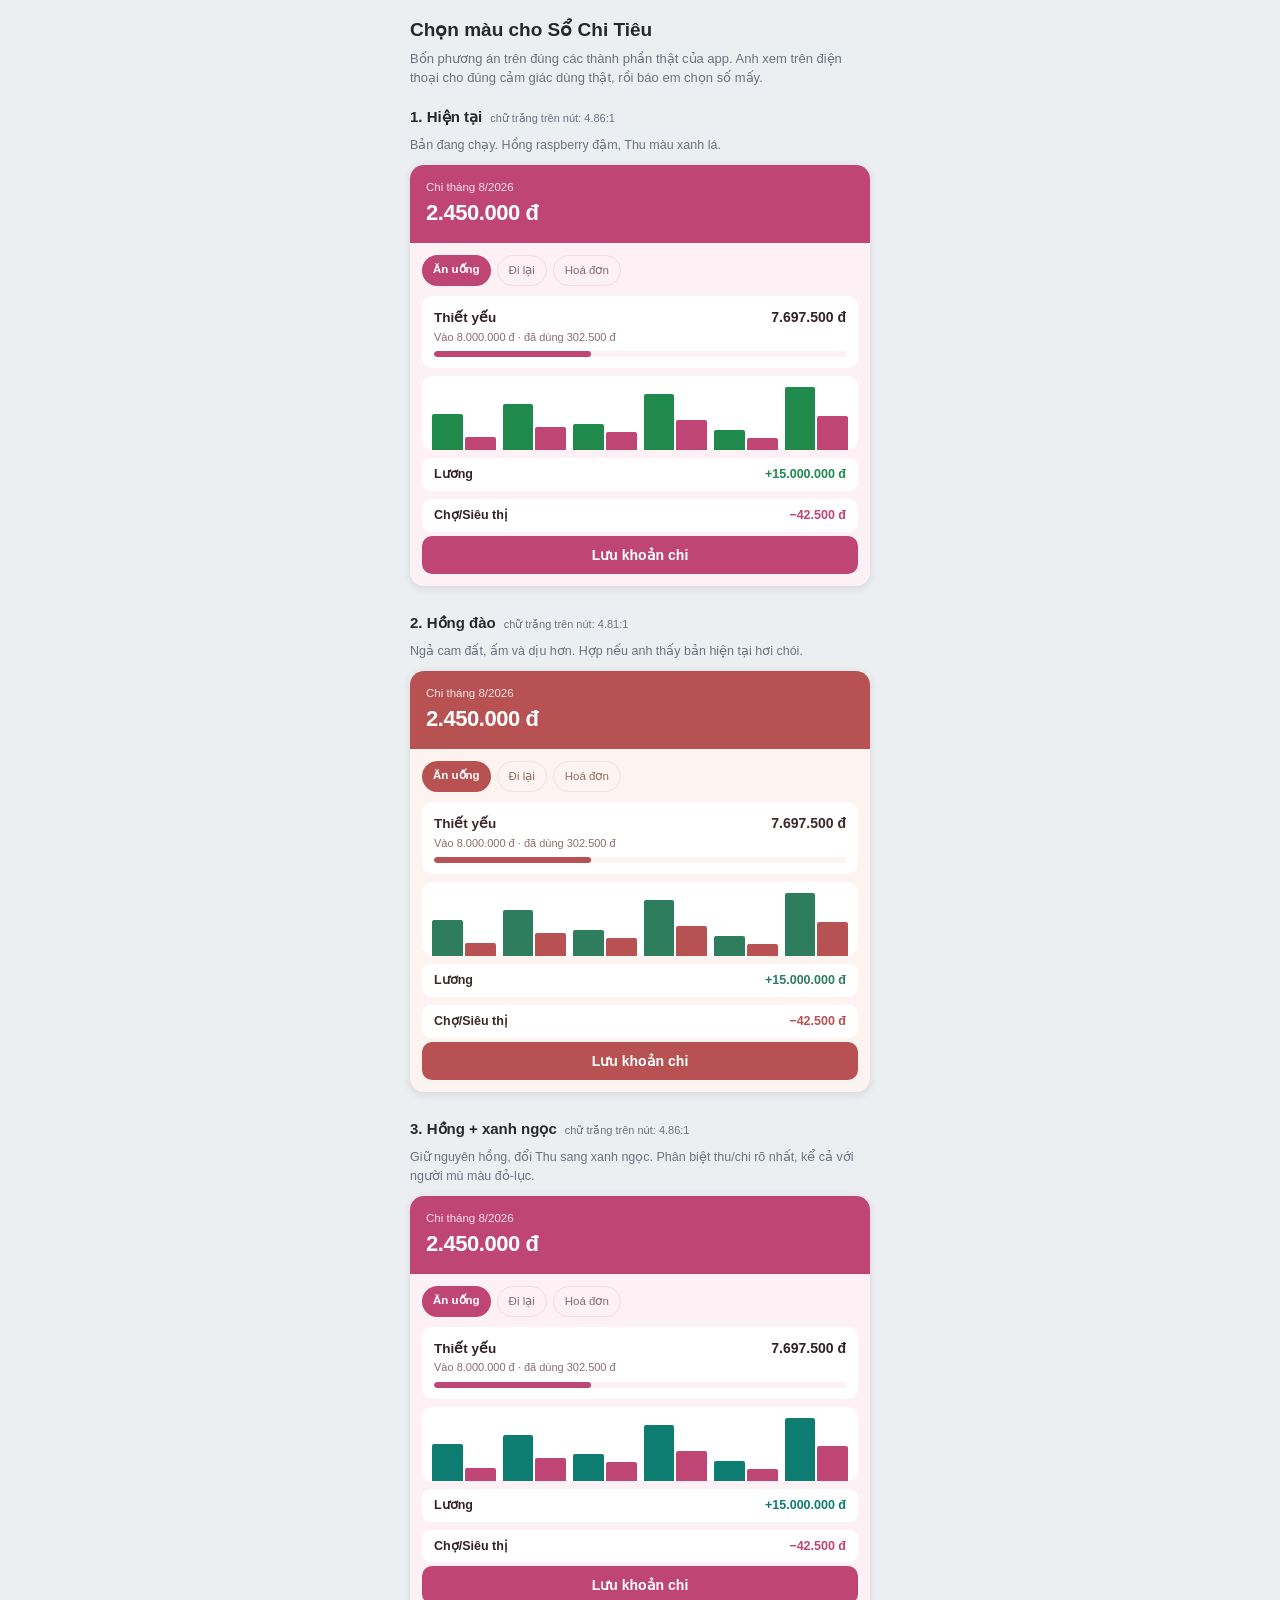
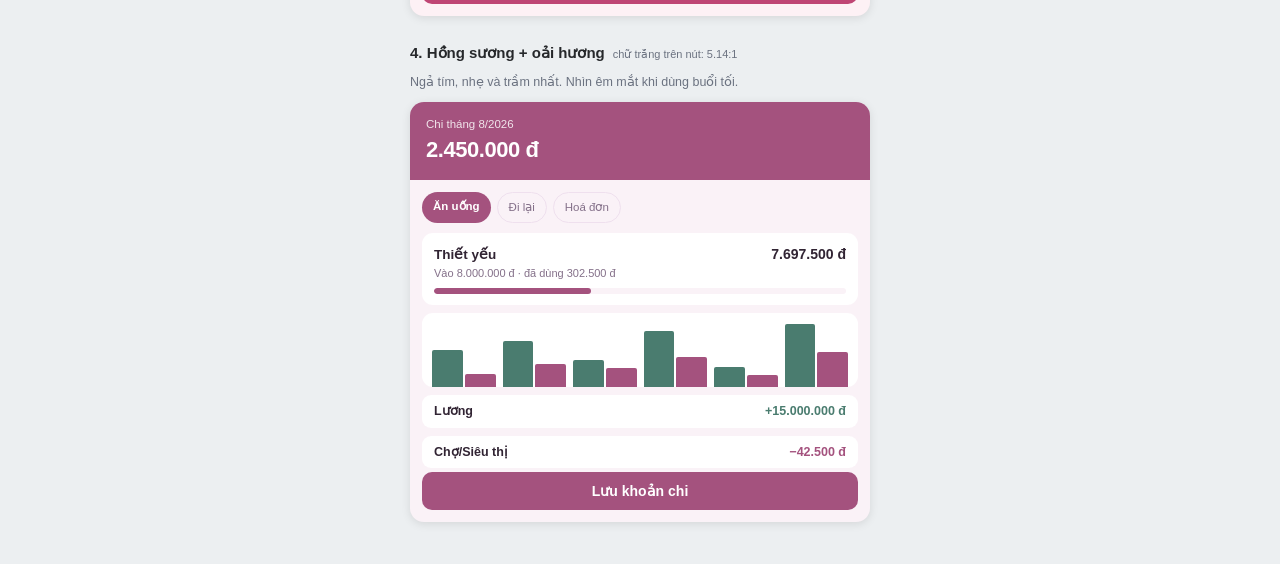
==== mau.html @ 41d59d49 "Add colour palette preview page" ====
<!DOCTYPE html>
<html lang="vi">
<head>
<meta charset="UTF-8">
<meta name="viewport" content="width=device-width, initial-scale=1.0">
<title>Chọn màu - Sổ Chi Tiêu</title>
<style>
  * { box-sizing: border-box; margin: 0; padding: 0; }
  body {
    font-family: -apple-system, BlinkMacSystemFont, "Segoe UI", Roboto, sans-serif;
    background: #eceff1; color: #26282b; padding: 16px; font-size: 14px; line-height: 1.5;
  }
  .wrap { max-width: 460px; margin: 0 auto; }
  h1 { font-size: 19px; margin-bottom: 4px; }
  .sub { color: #6b7280; font-size: 13px; margin-bottom: 18px; }

  .pa { margin-bottom: 26px; }
  .pa-head { display: flex; align-items: baseline; gap: 8px; margin-bottom: 8px; }
  .pa-ten { font-size: 15px; font-weight: 700; }
  .pa-ma { font-size: 11px; color: #6b7280; }
  .pa-mota { font-size: 12.5px; color: #6b7280; margin-bottom: 10px; }

  /* Khung mô phỏng app */
  .app { border-radius: 14px; overflow: hidden; box-shadow: 0 2px 10px rgba(0,0,0,.1); }
  .top { padding: 14px 16px; color: #fff; }
  .top small { display: block; font-size: 11.5px; opacity: .85; }
  .top b { font-size: 22px; letter-spacing: -.02em; }
  .than { padding: 12px; }

  .the { border-radius: 11px; padding: 11px 12px; margin-bottom: 8px; }
  .the-top { display: flex; justify-content: space-between; align-items: baseline; }
  .the-ten { font-size: 13.5px; font-weight: 700; }
  .the-so { font-size: 14px; font-weight: 700; }
  .the-phu { font-size: 11px; margin-bottom: 6px; }
  .thanh { height: 6px; border-radius: 3px; overflow: hidden; }
  .thanh i { display: block; height: 100%; border-radius: 3px; }

  .nut { width: 100%; border: none; border-radius: 10px; padding: 11px;
         font-family: inherit; font-size: 14px; font-weight: 700; color: #fff; margin-top: 4px; }

  .chip-hang { display: flex; gap: 6px; margin-bottom: 10px; flex-wrap: wrap; }
  .chip { font-size: 11.5px; border-radius: 16px; padding: 6px 11px; }

  .bd { display: flex; align-items: flex-end; gap: 7px; height: 74px;
        padding: 8px 10px 0; border-radius: 11px; margin-bottom: 8px; }
  .cum { flex: 1; display: flex; gap: 2px; align-items: flex-end; height: 100%; }
  .cum i { flex: 1; border-radius: 2px 2px 0 0; display: block; }

  .dong { display: flex; justify-content: space-between; padding: 7px 12px;
          border-radius: 9px; font-size: 12.5px; }
</style>
</head>
<body>
<div class="wrap">
  <h1>Chọn màu cho Sổ Chi Tiêu</h1>
  <p class="sub">Bốn phương án trên đúng các thành phần thật của app. Anh xem trên điện thoại
  cho đúng cảm giác dùng thật, rồi báo em chọn số mấy.</p>
  <div id="ds"></div>
</div>

<script>
const CAC_MAU = [
  {
    ten: "1. Hiện tại",
    mota: "Bản đang chạy. Hồng raspberry đậm, Thu màu xanh lá.",
    bg: "#fdf1f5", card: "#ffffff", text: "#33212a", muted: "#8a6b76",
    line: "#f4dde6", accent: "#bf4574", thu: "#1f8a4c"
  },
  {
    ten: "2. Hồng đào",
    mota: "Ngả cam đất, ấm và dịu hơn. Hợp nếu anh thấy bản hiện tại hơi chói.",
    bg: "#fdf3f0", card: "#ffffff", text: "#3a2a28", muted: "#8d7069",
    line: "#f6e2dc", accent: "#b85252", thu: "#2f7d5f"
  },
  {
    ten: "3. Hồng + xanh ngọc",
    mota: "Giữ nguyên hồng, đổi Thu sang xanh ngọc. Phân biệt thu/chi rõ nhất, kể cả với người mù màu đỏ-lục.",
    bg: "#fdf1f5", card: "#ffffff", text: "#33212a", muted: "#8a6b76",
    line: "#f4dde6", accent: "#bf4574", thu: "#0d7d72"
  },
  {
    ten: "4. Hồng sương + oải hương",
    mota: "Ngả tím, nhẹ và trầm nhất. Nhìn êm mắt khi dùng buổi tối.",
    bg: "#faf2f7", card: "#ffffff", text: "#312433", muted: "#847089",
    line: "#efe0ee", accent: "#a4527e", thu: "#4a7c6f"
  }
];

// Kiểm tra tương phản chữ trắng trên màu neo, theo chuẩn WCAG.
function doSang(hex) {
  const n = parseInt(hex.slice(1), 16);
  const rgb = [(n >> 16) & 255, (n >> 8) & 255, n & 255];
  const lin = c => { c /= 255; return c <= .03928 ? c / 12.92 : Math.pow((c + .055) / 1.055, 2.4); };
  return .2126 * lin(rgb[0]) + .7152 * lin(rgb[1]) + .0722 * lin(rgb[2]);
}
const tuongPhan = hex => Math.round((1.05 / (doSang(hex) + .05)) * 100) / 100;

document.getElementById("ds").innerHTML = CAC_MAU.map(m => `
  <div class="pa">
    <div class="pa-head">
      <span class="pa-ten">${m.ten}</span>
      <span class="pa-ma">chữ trắng trên nút: ${tuongPhan(m.accent)}:1</span>
    </div>
    <p class="pa-mota">${m.mota}</p>

    <div class="app" style="background:${m.bg}">
      <div class="top" style="background:${m.accent}">
        <small>Chi tháng 8/2026</small><b>2.450.000 đ</b>
      </div>

      <div class="than">
        <div class="chip-hang">
          <span class="chip" style="background:${m.accent};color:#fff;font-weight:600">Ăn uống</span>
          <span class="chip" style="background:${m.bg};color:${m.muted};border:1px solid ${m.line}">Đi lại</span>
          <span class="chip" style="background:${m.bg};color:${m.muted};border:1px solid ${m.line}">Hoá đơn</span>
        </div>

        <div class="the" style="background:${m.card}">
          <div class="the-top">
            <span class="the-ten" style="color:${m.text}">Thiết yếu</span>
            <span class="the-so" style="color:${m.text}">7.697.500 đ</span>
          </div>
          <div class="the-phu" style="color:${m.muted}">Vào 8.000.000 đ · đã dùng 302.500 đ</div>
          <div class="thanh" style="background:${m.bg}">
            <i style="width:38%;background:${m.accent}"></i>
          </div>
        </div>

        <div class="bd" style="background:${m.card}">
          ${[[55,20],[70,35],[40,28],[85,45],[30,18],[95,52]].map(([a,b]) => `
            <span class="cum">
              <i style="height:${a}%;background:${m.thu}"></i>
              <i style="height:${b}%;background:${m.accent}"></i>
            </span>`).join("")}
        </div>

        <div class="dong" style="background:${m.card};margin-bottom:8px">
          <span style="color:${m.text};font-weight:600">Lương</span>
          <span style="color:${m.thu};font-weight:700">+15.000.000 đ</span>
        </div>
        <div class="dong" style="background:${m.card}">
          <span style="color:${m.text};font-weight:600">Chợ/Siêu thị</span>
          <span style="color:${m.accent};font-weight:700">−42.500 đ</span>
        </div>

        <button class="nut" style="background:${m.accent}">Lưu khoản chi</button>
      </div>
    </div>
  </div>`).join("");
</script>
</body>
</html>
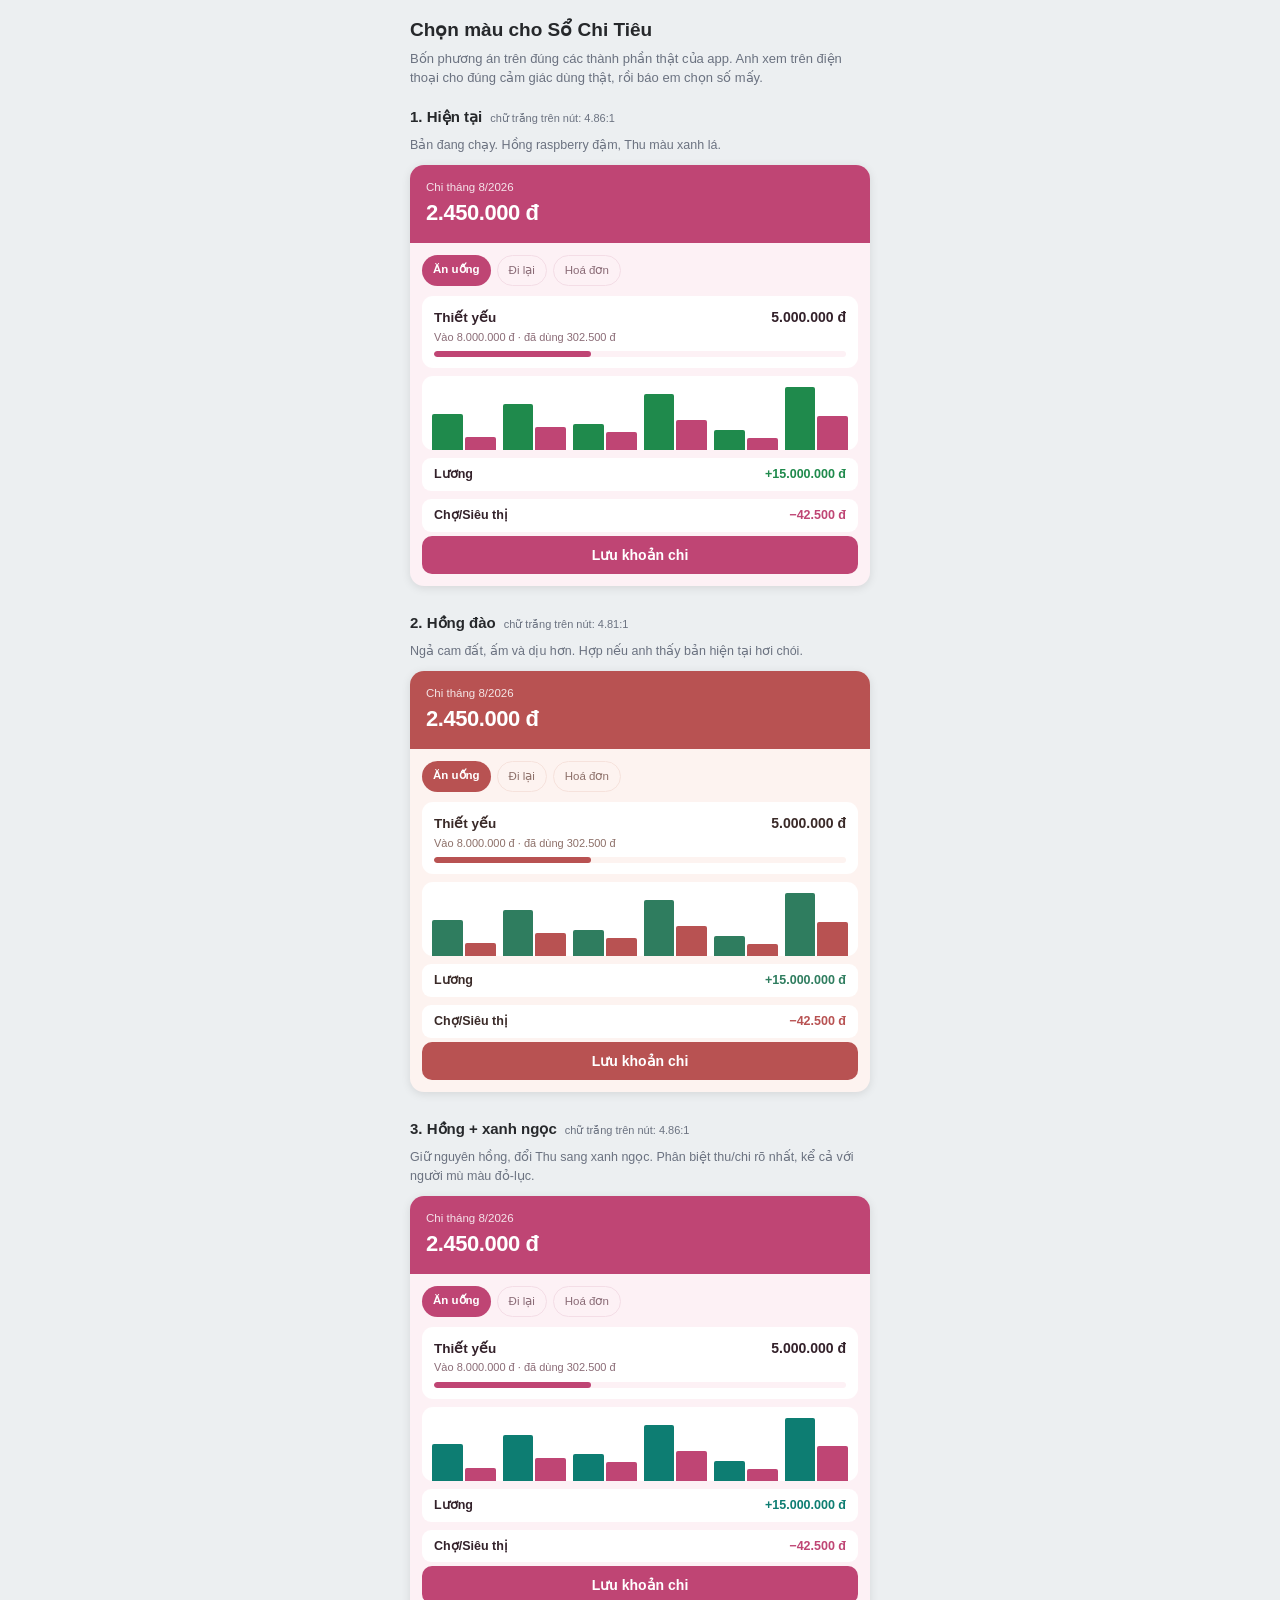
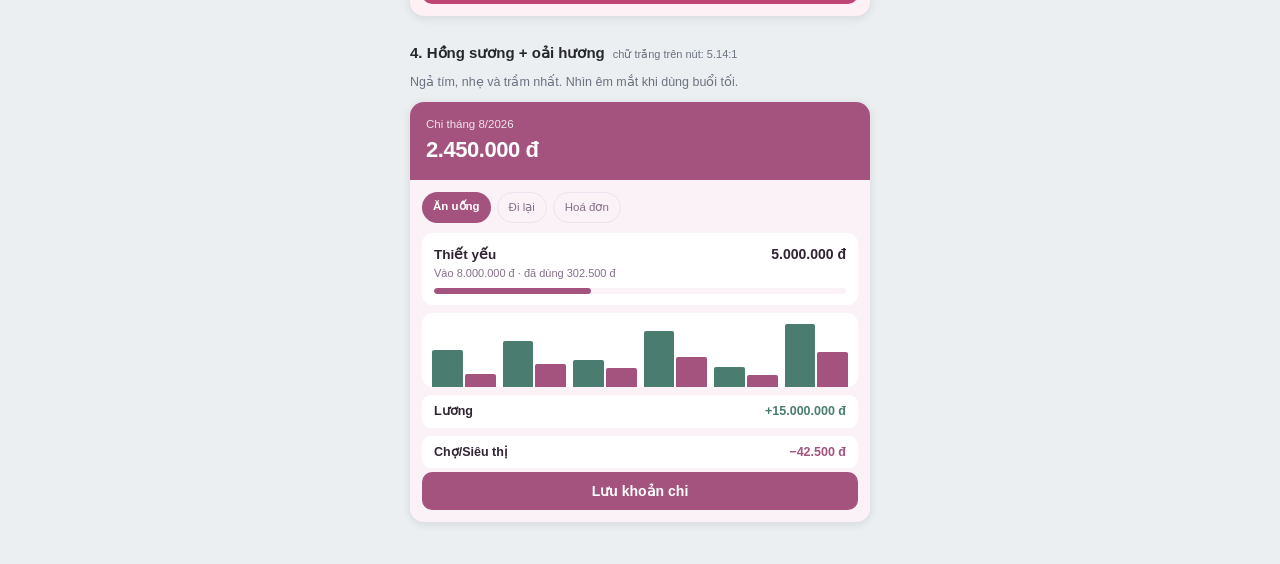
==== commit e0547f59: "Add colour palette preview page" ====
--- a/mau.html
+++ b/mau.html
@@ -118,7 +118,7 @@
         <div class="the" style="background:${m.card}">
           <div class="the-top">
             <span class="the-ten" style="color:${m.text}">Thiết yếu</span>
-            <span class="the-so" style="color:${m.text}">7.697.500 đ</span>
+            <span class="the-so" style="color:${m.text}">5.000.000 đ</span>
           </div>
           <div class="the-phu" style="color:${m.muted}">Vào 8.000.000 đ · đã dùng 302.500 đ</div>
           <div class="thanh" style="background:${m.bg}">
